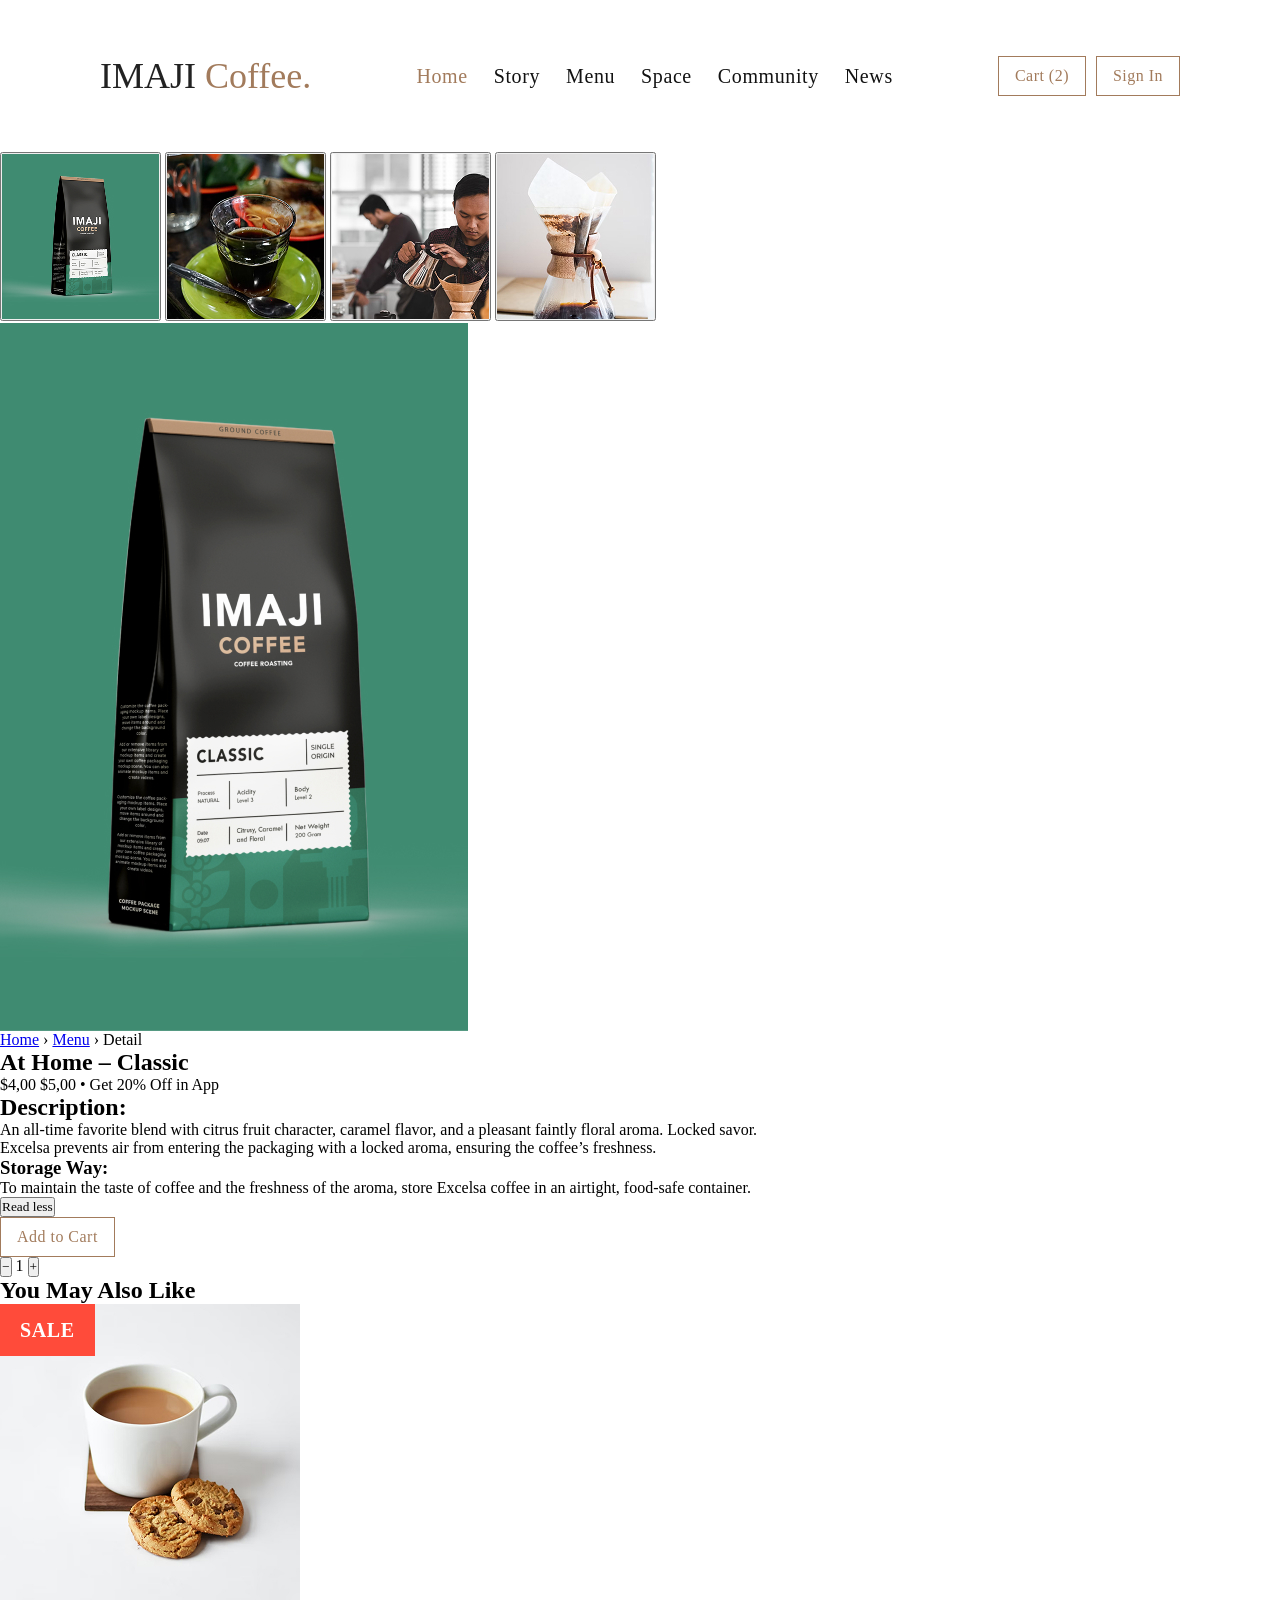
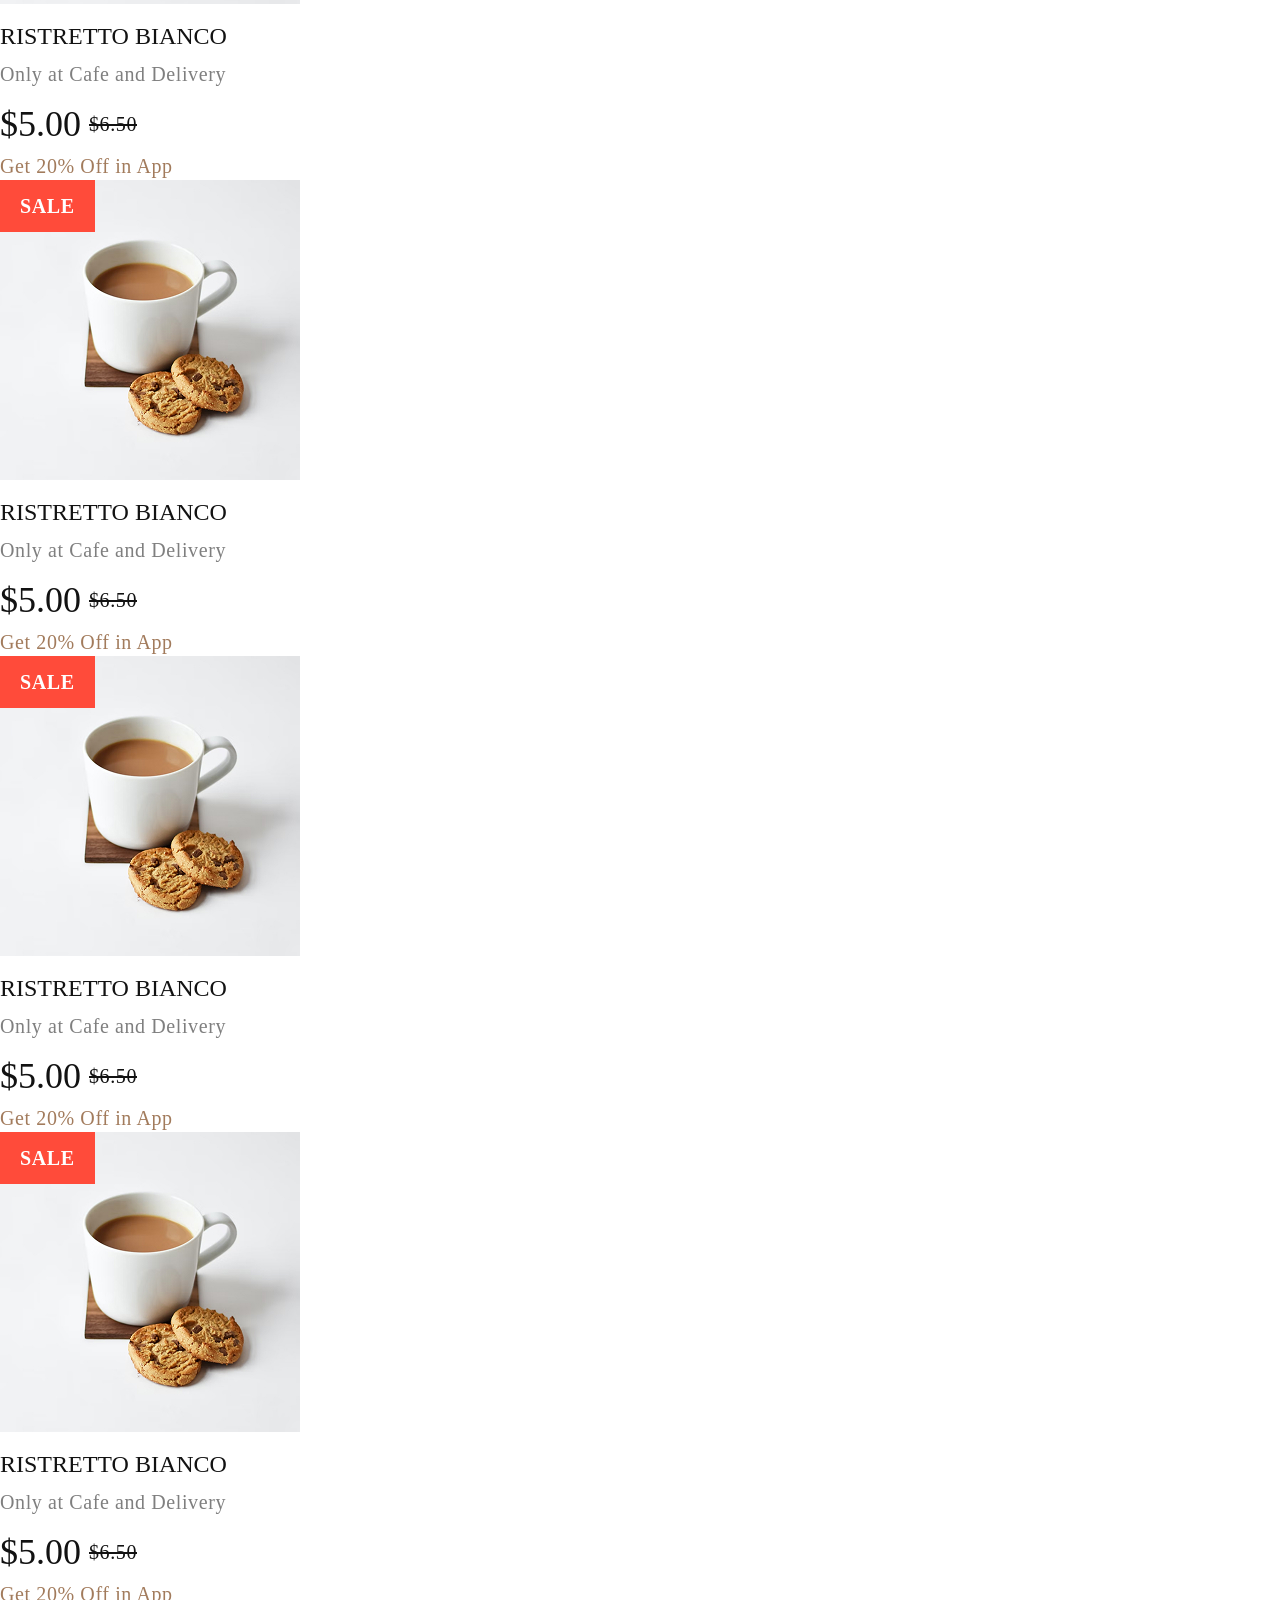
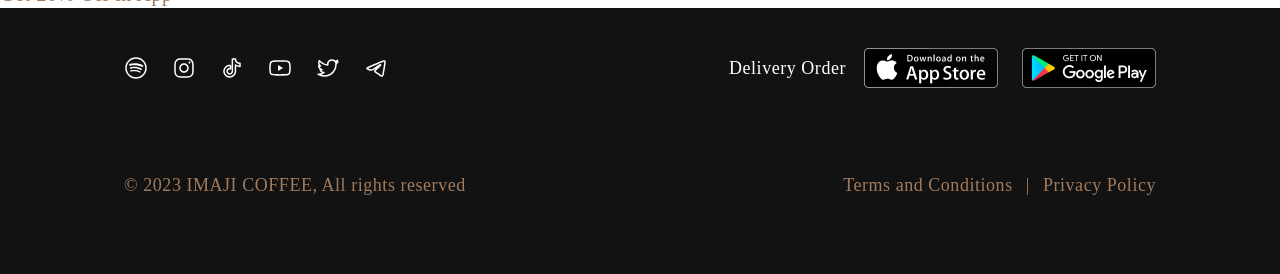
==== pages/card.html @ 2ff0d960 "add card" ====
<!DOCTYPE html>
<html lang="en">

<head>
    <meta charset="UTF-8">
    <meta name="viewport" content="width=device-width, initial-scale=1.0">
    <title>Document</title>
    <link rel="stylesheet" href="../styles/style.css">
</head>

<body>
    <header class="header">
        <div class="container header__inner">
            <a href="#" class="header__logo">
                IMAJI <span class="header__logo-accent">Coffee.</span>
            </a>

            <nav class="header__nav nav" aria-label="Main navigation">
                <ul class="nav__list">
                    <li class="nav__item"><a class="nav__link nav__link--active" href="#">Home</a></li>
                    <li class="nav__item"><a class="nav__link" href="#">Story</a></li>
                    <li class="nav__item"><a class="nav__link" href="#">Menu</a></li>
                    <li class="nav__item"><a class="nav__link" href="#">Space</a></li>
                    <li class="nav__item"><a class="nav__link" href="#">Community</a></li>
                    <li class="nav__item"><a class="nav__link" href="#">News</a></li>
                </ul>
            </nav>

            <div class="header__actions">
                <button class="header__cart" type="button" aria-label="Cart, 10 items">
                    <span class="header__cart-icon" aria-hidden="true">🧺</span>
                    <span class="header__cart-badge">10</span>
                </button>

                <button class="btn header__btn-cart">Cart (2)</button>
                <button class="btn btn--outline header__btn-signin">Sign In</button>

                <button class="header__burger" type="button" aria-label="Open navigation">
                    <span></span>
                    <span></span>
                    <span></span>
                </button>
            </div>
        </div>
    </header>

    <main>

        <section class="product-detail">
            <div class="container product-detail__inner">

                <div class="product-detail__gallery">
                    <div class="product-detail__thumbs">
                        <button class="product-detail__thumb product-detail__thumb--active" type="button">
                            <img src="../img/thumb-1.jpg" alt="At Home Classic main view">
                        </button>
                        <button class="product-detail__thumb" type="button">
                            <img src="../img/thumb-2.jpg" alt="Serving suggestion 1">
                        </button>
                        <button class="product-detail__thumb" type="button">
                            <img src="../img/thumb-3.jpg" alt="Serving suggestion 2">
                        </button>
                        <button class="product-detail__thumb" type="button">
                            <img src="../img/thumb-4.jpg" alt="Brewing">
                        </button>
                    </div>

                    <figure class="product-detail__preview">
                        <img src="../img/main-card.jpg" alt="At Home – Classic coffee package">
                    </figure>
                </div>

                <div class="product-detail__info">
                    <nav class="breadcrumbs__nav" aria-label="Breadcrumb">
                        <a href="#" class="breadcrumbs__link">Home</a>
                        <span class="breadcrumbs__separator">›</span>
                        <a href="#" class="breadcrumbs__link">Menu</a>
                        <span class="breadcrumbs__separator">›</span>
                        <span class="breadcrumbs__current">Detail</span>
                    </nav>
                    <h1 class="product-detail__title">At Home – Classic</h1>

                    <div class="product-detail__price">
                        <span class="product-detail__price-current">$4,00</span>
                        <span class="product-detail__price-old">$5,00</span>
                        <span class="product-detail__price-note">• Get 20% Off in App</span>
                    </div>

                    <div class="product-detail__section">
                        <h2 class="product-detail__section-title">Description:</h2>
                        <p class="product-detail__text">
                            An all-time favorite blend with citrus fruit character, caramel flavor,
                            and a pleasant faintly floral aroma. Locked savor.
                        </p>
                        <p class="product-detail__text">
                            Excelsa prevents air from entering the packaging with a locked aroma,
                            ensuring the coffee’s freshness.
                        </p>
                    </div>

                    <div class="product-detail__section">
                        <h3 class="product-detail__section-title">Storage Way:</h3>
                        <p class="product-detail__text">
                            To maintain the taste of coffee and the freshness of the aroma, store Excelsa coffee in
                            an airtight,
                            food-safe container.
                        </p>
                        <button class="product-detail__readmore" type="button">
                            Read less
                        </button>
                    </div>

                    <form class="product-detail__actions" action="#" method="post">
                        <button class="btn product-detail__btn-add" type="submit">
                            Add to Cart
                        </button>

                        <div class="product-detail__qty" aria-label="Quantity selector">
                            <button class="product-detail__qty-btn" type="button"
                                aria-label="Decrease quantity">−</button>
                            <span class="product-detail__qty-value">1</span>
                            <button class="product-detail__qty-btn" type="button"
                                aria-label="Increase quantity">+</button>
                        </div>
                    </form>
                </div>

            </div>
        </section>

        <section class="product-suggestions">
            <div class="container product-suggestions__inner">
                <h2 class="product-suggestions__title">You May Also Like</h2>

                <div class="product-suggestions__grid">
                    <article class="product-card product-card--sale">
                        <div class="product-card__badge">Sale</div>
                        <img src="../img/menu-1.jpg" alt="Ristretto Bianco" class="product-card__image">
                        <h3 class="product-card__name">RISTRETTO BIANCO</h3>
                        <p class="product-card__tagline">Only at Cafe and Delivery</p>
                        <div class="product-card__price">
                            <span class="product-card__price-current">$5.00</span>
                            <span class="product-card__price-old">$6.50</span>
                        </div>
                        <p class="product-card__note">Get 20% Off in App</p>
                    </article>

                    <article class="product-card product-card--sale">
                        <div class="product-card__badge">Sale</div>
                        <img src="../img/menu-1.jpg" alt="Ristretto Bianco" class="product-card__image">
                        <h3 class="product-card__name">RISTRETTO BIANCO</h3>
                        <p class="product-card__tagline">Only at Cafe and Delivery</p>
                        <div class="product-card__price">
                            <span class="product-card__price-current">$5.00</span>
                            <span class="product-card__price-old">$6.50</span>
                        </div>
                        <p class="product-card__note">Get 20% Off in App</p>
                    </article>

                    <article class="product-card product-card--sale">
                        <div class="product-card__badge">Sale</div>
                        <img src="../img/menu-1.jpg" alt="Ristretto Bianco" class="product-card__image">
                        <h3 class="product-card__name">RISTRETTO BIANCO</h3>
                        <p class="product-card__tagline">Only at Cafe and Delivery</p>
                        <div class="product-card__price">
                            <span class="product-card__price-current">$5.00</span>
                            <span class="product-card__price-old">$6.50</span>
                        </div>
                        <p class="product-card__note">Get 20% Off in App</p>
                    </article>

                    <article class="product-card product-card--sale">
                        <div class="product-card__badge">Sale</div>
                        <img src="../img/menu-1.jpg" alt="Ristretto Bianco" class="product-card__image">
                        <h3 class="product-card__name">RISTRETTO BIANCO</h3>
                        <p class="product-card__tagline">Only at Cafe and Delivery</p>
                        <div class="product-card__price">
                            <span class="product-card__price-current">$5.00</span>
                            <span class="product-card__price-old">$6.50</span>
                        </div>
                        <p class="product-card__note">Get 20% Off in App</p>
                    </article>
                </div>
            </div>
        </section>

    </main>

    <footer class="footer">
        <div class="container footer__inner">

            <div class="location__bottom">
                <div class="location__socials">
                    <a href="#" class="location__social"><img src="../img/icons/spotify.svg" alt="Spotify"></a>
                    <a href="#" class="location__social"><img src="../img/icons/instagram.svg" alt="Instagram"></a>
                    <a href="#" class="location__social"><img src="../img/icons/tiktok.svg" alt="TikTok"></a>
                    <a href="#" class="location__social"><img src="../img/icons/youtube.svg" alt="YouTube"></a>
                    <a href="#" class="location__social"><img src="../img/icons/twitter.svg" alt="Twitter"></a>
                    <a href="#" class="location__social"><img src="../img/icons/telegram.svg" alt="Telegram"></a>
                </div>

                <div class="location__apps">
                    <span class="location__delivery">Delivery Order</span>
                    <div class="location__stores">
                        <a href="#" class="location__store">
                            <img src="../img/appstore.png" alt="App Store">
                        </a>
                        <a href="#" class="location__store">
                            <img src="../img/googleplay.png" alt="Google Play">
                        </a>
                    </div>
                </div>
            </div>

            <div class="footer__bar">
                <p class="footer__copy">© 2023 IMAJI COFFEE, All rights reserved</p>
                <p class="footer__links">
                    <a href="#">Terms and Conditions</a>
                    <span class="footer__divider">|</span>
                    <a href="#">Privacy Policy</a>
                </p>
            </div>

        </div>
    </footer>

    <script src="../js/main.js"></script>


</body>

</html>
---- styles/style.css ----
*,
*::before,
*::after {
    box-sizing: border-box;
    padding: 0;
    margin: 0;
}

html {
    scroll-behavior: smooth;
    font-family: "DM Sans";
}


img {
    max-width: 100%;
    display: block;
}

button,
input,
select {
    font-family: inherit;
}

.container {
    max-width: 1440px;
    margin: 0 auto;
}

.btn {
    font-size: 16px;
    font-weight: 500;
    line-height: 24px;
    letter-spacing: 0.48px;
    border: none;
    color: #A27B5C;
    cursor: pointer;
    padding: 7px 16px;
    transition: all 0.3s;
    border: 1px solid #A27B5C;
    background-color: transparent;
}


.btn--load {
    padding: 10px 32px;
}

.btn:hover {
    background-color: #A27B5C;
    color: #fff;
}

.header__inner {
    display: flex;
    align-items: center;
    justify-content: space-between;
    padding: 56px 100px;
    gap: 32px;
}

.header__logo,
.header__logo-accent {
    text-decoration: none;
    color: #222;
    white-space: nowrap;
    font-size: 36px;
    font-style: normal;
    font-weight: 500;
    line-height: 40px;
}

.header__logo-accent {
    font-weight: 400;
    color: #A27B5C;
}

.header__nav {
    flex: 1 1 auto;
}

.nav__list {
    display: flex;
    gap: 26px;
    list-style: none;
    padding: 0;
    margin: 0;
    justify-content: center;
}

.nav__link {
    text-decoration: none;
    font-size: 20px;
    color: #121212;
    letter-spacing: 0.6px;
    font-weight: 400;
    line-height: 28px;
    cursor: pointer;
    transition: all 0.3s;
}

.nav__link--active,
.nav__link:hover {
    color: #A27B5C;
}

.header__actions {
    display: flex;
    gap: 10px;
}

.header__cart {
    position: relative;
    display: none;
    width: 32px;
    height: 32px;
    border: none;
    padding: 0;
    background: transparent;
    cursor: pointer;
}

.header__cart-icon {
    font-size: 20px;
    line-height: 1;
    color: #A27B5C;
}

.header__cart-badge {
    position: absolute;
    top: -6px;
    right: -6px;
    width: 20px;
    height: 20px;
    border-radius: 50%;
    background: #FFB800;
    /* жовтий кружечок */
    color: #fff;
    font-size: 10px;
    font-weight: 700;
    display: flex;
    align-items: center;
    justify-content: center;
}

.header__burger {
    display: none;
    width: 28px;
    height: 20px;
    border: none;
    background: transparent;
    padding: 0;
    cursor: pointer;
}

.header__burger span {
    display: block;
    width: 100%;
    height: 2px;
    background: #121212;
    border-radius: 2px;
}

.header__burger span+span {
    margin-top: 4px;
}

.hero__inner {
    display: flex;
    justify-content: space-between;
    align-items: flex-start;
    gap: 60px;
    padding: 5px 124px;
}

.hero__content {
    max-width: 640px;
    flex: 0 0 auto;
}

.hero__title {
    color: #121212;
    font-size: 96px;
    font-style: normal;
    font-weight: 500;
    margin: 0 0 32px;
}

.hero__subtitle {
    color: #121212;
    font-size: 20px;
    font-style: normal;
    font-weight: 400;
    line-height: 28px;
    letter-spacing: 0.6px;
    width: 768px;
}


.hero__delivery {
    flex: 0 0 auto;
    margin-left: auto;
    display: flex;
    flex-direction: column;
    align-items: flex-start;
    gap: 8px;
    margin-top: 12px;
}

.hero__delivery-title {
    font-size: 16px;
    color: #121212;
    margin: 0 0 8px;
}

.hero__store img {
    display: block;
    width: 140px;
    height: auto;
}

.filters {
    padding: 45px 0 8px;
}

.filters__inner {
    padding: 0 124px;
}

.filters__form {
    display: grid;
    grid-template-columns: 2fr 1fr 1fr;
    gap: 32px;
}

.filters__field {
    min-width: 0;
}

.filters__label-row {
    display: flex;
    justify-content: space-between;
    align-items: center;
    margin-bottom: 8px;
}

.filters__label {
    font-size: 16px;
    font-weight: 500;
    color: #121212;
}

.filters__clear {
    background: none;
    border: none;
    color: #7F7F7F;
    font-size: 16px;
    cursor: pointer;
    padding: 0;
}

.filters__clear:hover {
    text-decoration: underline;
}

.filters__clear--active {
    color: #F14C35;
}

.filters__control {
    border: 1px solid #222;
    padding: 11px 14px;
    display: flex;
    align-items: center;
    position: relative;
}

.filters__control--search {
    padding-left: 40px;
}

.filters__icon {
    position: absolute;
    left: 14px;
    font-size: 14px;
    opacity: 0.5;
}

.filters__input {
    border: none;
    outline: none;
    width: 100%;
    font-size: 14px;
    background-color: transparent;
    color: #222;
}

.filters__input::placeholder {
    color: #999;
}

.filters__input--select {
    appearance: none;
    cursor: pointer;
}

.filters__field--price .filters__control,
.filters__field--sort .filters__control {
    position: relative;
}

.filters__field--price .filters__control::after,
.filters__field--sort .filters__control::after {
    content: "";
    position: absolute;
    right: 14px;
    top: 50%;
    width: 6px;
    height: 6px;
    border-right: 1px solid #000;
    border-bottom: 1px solid #000;
    transform: translateY(-50%) rotate(45deg);
    pointer-events: none;
}

.filters__categories {
    display: flex;
    justify-content: space-around;
    gap: 28px;
    margin-top: 63px;
    border-bottom: 1px solid #eee;
    border-top: 1px solid #eee;
}

.filters__category {
    display: flex;
    flex: 3;
    padding: 32px;
    gap: 12px;
    justify-content: center;
    align-items: center;
    background: none;
    border: none;
    text-transform: uppercase;
    font-size: 20px;
    font-weight: 500;
    line-height: 28px;
    letter-spacing: 0.6px;
    cursor: pointer;
}

.filters__category--active {
    border-top: 1px solid #222;
    border-bottom: 1px solid #222;
}

.filters__category:hover {
    color: #222;
}

.products {
    padding: 36px 0 60px;
}

.products__inner {
    padding: 0 80px;
}

.products__grid {
    display: grid;
    grid-template-columns: repeat(4, 1fr);
    gap: 48px 24px;
}

.product-card {
    position: relative;
    background-color: #fff;
}

.product-card__badge {
    position: absolute;
    color: #FFF;
    font-size: 20px;
    font-style: normal;
    font-weight: 700;
    line-height: 28px;
    letter-spacing: 0.6px;
    background-color: #ff4b3a;
    padding: 12px 20px;
    text-transform: uppercase;
}

.product-card__image {
    max-width: 300px;
    object-fit: cover;
}

.product-card__name {
    padding-top: 16px;
    color: #121212;
    font-size: 24px;
    font-style: normal;
    font-weight: 500;
    line-height: 32px;
    text-transform: uppercase;

}

.product-card__tagline {
    padding-top: 8px;
    color: #7F7F7F;
    font-size: 20px;
    font-style: normal;
    font-weight: 400;
    line-height: 28px;
    letter-spacing: 0.6px;
}

.product-card__price {
    padding-top: 16px;
    display: flex;
    align-items: center;
    gap: 8px;
}

.product-card__price-current {
    color: #121212;
    font-size: 36px;
    font-style: normal;
    font-weight: 500;
    line-height: 40px;
}

.product-card__price-old {
    color: #121212;
    font-size: 20px;
    font-style: normal;
    font-weight: 400;
    line-height: 28px;
    letter-spacing: 0.6px;
    text-decoration-line: line-through;
}

.product-card__note {
    padding-top: 8px;
    color: #A27B5C;
    font-size: 20px;
    font-style: normal;
    font-weight: 500;
    line-height: 28px;
    letter-spacing: 0.6px;
}

.products__more {
    text-align: center;
    margin-top: 36px;
}

.no-scroll {
    overflow: hidden;
}

.header__burger span {
    transition: transform 0.3s ease, opacity 0.3s ease;
}

.header__burger--active span:nth-child(1) {
    transform: translateY(6px) rotate(45deg);
}

.header__burger--active span:nth-child(2) {
    opacity: 0;
}

.header__burger--active span:nth-child(3) {
    transform: translateY(-6px) rotate(-45deg);
}


.location {
    padding: 53px 0 0 0;
    background-color: #121212;
}

.location__title {
    text-align: center;
    font-size: 60px;
    font-weight: 400;
    margin-bottom: 32px;
}

.location__inner {
    text-align: center;
    font-size: 13px;
    color: #fff;
    padding: 0 124px;
}

.location__address,
.location__contact,
.location__hours {
    padding-bottom: 16px;
    color: #FFF;
    text-align: center;
    font-size: 20px;
    font-weight: 400;
    line-height: 28px;
    letter-spacing: 0.6px;
}

.location__hours {
    padding-bottom: 32px;
    border-bottom: 1px solid #E3E3E3;
}

.location__contact {
    font-weight: 700;
}

.location__contact a {
    color: inherit;
    text-decoration: none;
    font-weight: 400;
}

.location__contact a:hover {
    text-decoration: underline;
}

.location__hours span {
    font-weight: 700;
}


.footer {
    background-color: #121212;
    color: #f5f5f5;
    font-size: 12px;
}

.footer__inner {
    padding: 25px 124px 75px 124px;
}

.location__bottom {
    display: flex;
    justify-content: space-between;
    align-items: center;
    padding: 15px 0 75px;
    margin-bottom: 8px;
}

.location__socials {
    display: flex;
    gap: 24px;
}

.location__social img {
    width: 24px;
    height: 24px;
    display: block;
    transition: opacity 0.2s ease;
}

.location__social img:hover {
    transform: scale(1.2);
    opacity: 0.8;
}

.location__apps {
    display: flex;
    align-items: center;
    gap: 18px;
}

.location__delivery {
    color: #fff;
    font-size: 18px;
    font-weight: 400;
    letter-spacing: 0.54px;
}

.location__stores {
    display: flex;
    gap: 24px;
}

.location__store img {
    width: 134px;
    height: 40px;
    display: block;
}

.footer__bar {
    display: flex;
    justify-content: space-between;
    align-items: center;
    color: #A27B5C;
    font-size: 18px;
    font-weight: 400;
    line-height: 28px;
    letter-spacing: 0.54px;
}

.footer__links a {
    font-size: 18px;
    color: #A27B5C;
    text-decoration: none;
    letter-spacing: 0.54px;
}

.footer__links a:hover {
    text-decoration: underline;
}

.footer__divider {
    margin: 0 8px;
    color: #A27B5C;
}


@media (max-width: 1375px) {
    .products__inner {
        padding: 0 40px;
    }
}

@media (max-width: 1300px) {
    .products__inner {
        padding: 0 20px;
    }

    .products__grid {
        grid-template-columns: repeat(3, 1fr);
        gap: 48px 15px;
    }
}

@media (max-width: 1200px) {
    .header__inner {
        padding: 40px 60px;
    }

    .hero__inner,
    .filters__inner,
    .products__inner,
    .location__inner,
    .footer__inner {
        padding-left: 60px;
        padding-right: 60px;
    }

    .hero__subtitle {
        width: 100%;
    }

    .products__grid {
        width: 100%;
    }
}

@media (max-width: 1024px) {
    .header__inner {
        padding: 10px;
    }

    .nav__list {
        gap: 10px;
    }

    .nav__item {
        font-size: 10px;
    }

    .header__btn-cart {
        font-size: 12px;
        padding: 5px 8px;
    }

    .hero__inner {
        padding: 5px 10px;
        gap: 5px;
    }

    .hero__title {
        font-size: 68px;
    }

    .hero__subtitle {
        font-size: 18px;
    }

    .products {
        overflow: scroll;
    }

    .products__inner {
        padding: 0 20px;
    }
}

@media (max-width: 880px) {

    .header {
        position: sticky;
        top: 0;
        z-index: 100;
        background: #fff;
    }

    .header__nav {
        position: absolute;
        left: 0;
        right: 0;
        top: 100%;
        background: #ffffff;
        box-shadow: 0 8px 20px rgba(0, 0, 0, 0.08);
        display: none;
    }

    .header__nav.header__nav--open {
        display: block;
    }

    .nav__list {
        flex-direction: column;
        align-items: flex-start;
        padding: 16px 24px 24px;
        gap: 16px;
    }

    .nav__link {
        font-size: 18px;
        line-height: 1.4;
    }

    .header__btn-cart,
    .header__btn-signin {
        display: none;
    }

    .header__cart,
    .header__burger {
        display: inline-flex;
        align-items: center;
        justify-content: center;
    }

    .header__burger {
        display: flex;
        flex-direction: column;
    }

    .header__actions {
        margin-left: auto;
        gap: 16px;
    }

    .header__inner {
        flex-wrap: wrap;
        row-gap: 24px;
        gap: 32px;
    }

    .nav__list {
        justify-content: flex-start;
        flex-wrap: wrap;
        row-gap: 8px;
    }

    .filters__form {
        grid-template-columns: 1fr 1fr;
    }

    .products__grid {
        grid-template-columns: repeat(2, 1fr);
        gap: 48px;
    }

    .hero__inner {
        gap: 15px;
    }

    .location__bottom {
        flex-direction: column;
        gap: 30px;
    }

    .hero__delivery {
        display: none;
    }

    .hero__content {
        max-width: 100%;
    }

    .footer__bar {
        flex-direction: column;
        gap: 8px;
        justify-content: center;
    }
}

@media (max-width: 768px) {
    .hero__inner {
        flex-direction: column;
        align-items: flex-start;
    }

    .hero__title {
        font-size: 54px;
    }

    .hero__subtitle {
        font-size: 18px;
    }

    .hero__delivery {
        margin-left: 0;
        align-items: flex-start;
    }

    .filters__inner {
        padding: 0 40px;
    }

    .filters__form {
        grid-template-columns: 1fr;
        row-gap: 24px;
    }

    .filters__categories {
        padding: 0 40px;
    }

    .product-card__badge {
        padding: 8px 12px;
        font-size: 14px;
    }

    .location__inner {
        padding-left: 40px;
        padding-right: 40px;
    }

    .location__address,
    .location__contact,
    .location__hours {
        font-size: 18px;
    }
}

@media (max-width: 640px) {
    .header__nav {
        display: none;
    }

    .header__btn-cart,
    .header__btn-signin {
        display: none;
    }

    .header__cart,
    .header__burger {
        display: inline-flex;
        align-items: center;
        justify-content: center;
    }

    .header__actions {
        margin-left: auto;
        gap: 16px;
    }

    .hero__inner,
    .filters__inner,
    .products__inner,
    .location__inner,
    .footer__inner {
        padding-left: 16px;
        padding-right: 16px;
    }

    .hero__title {
        font-size: 40px;
        margin-bottom: 16px;
    }

    .hero__subtitle {
        font-size: 14px;
        line-height: 1.6;
    }

    .hero__delivery {
        margin-top: 24px;
    }

    .filters {
        padding-top: 32px;
    }

    .filters__form {
        grid-template-columns: 1fr;
        gap: 16px;
    }

    .filters__label {
        font-size: 14px;
    }

    .filters__clear {
        font-size: 14px;
    }

    .filters__categories {
        margin-top: 32px;
        padding: 0;
        gap: 0;
    }

    .filters__category {
        padding: 16px 8px;
        font-size: 12px;
        line-height: 1.4;
    }

    .products__inner {
        padding-top: 32px;
    }

    .products__grid {
        grid-template-columns: repeat(2, 1fr);
        gap: 32px 16px;
    }

    .product-card__image {
        max-width: 100%;
    }

    .product-card__name {
        font-size: 12px;
        line-height: 1.4;
    }

    .product-card__tagline {
        font-size: 11px;
        line-height: 1.4;
    }

    .product-card__price-current {
        font-size: 18px;
        line-height: 1.4;
    }

    .product-card__price-old,
    .product-card__note {
        font-size: 11px;
        line-height: 1.4;
    }

    .product-card__badge {
        line-height: normal;
    }

    .btn--load {
        font-size: 14px;
        padding: 8px 24px;
    }

    .location {
        padding-top: 40px;
    }

    .location__title {
        font-size: 32px;
        margin-bottom: 20px;
    }

    .location__address,
    .location__contact,
    .location__hours {
        font-size: 14px;
        line-height: 1.6;
    }

    .location__bottom {
        padding: 20px 0 32px;
    }

    .location__socials {
        gap: 16px;
    }

    .location__apps {
        flex-direction: column;
        align-items: flex-start;
        gap: 12px;
    }

    .location__stores {
        gap: 12px;
    }

    .location__store img {
        width: 120px;
        height: auto;
    }
}

@media (max-width: 640px) {

    .header__nav {
        display: none;
    }

    .header__btn-cart,
    .header__btn-signin {
        display: none;
    }

    .header__cart,
    .header__burger {
        display: inline-flex;
        align-items: center;
        justify-content: center;
    }

    .header__actions {
        margin-left: auto;
        gap: 16px;
    }

    .location__delivery {
        text-align: center;
        display: block;
        width: 100%;
    }

    .footer__inner {
        padding-left: 10px;
        padding-right: 10px;
    }

    .footer__copy,
    .footer__links {
        letter-spacing: normal;
        font-size: 18px;
    }
}


@media (max-width: 375px) {
    .header__logo {
        font-size: 28px;
    }
}
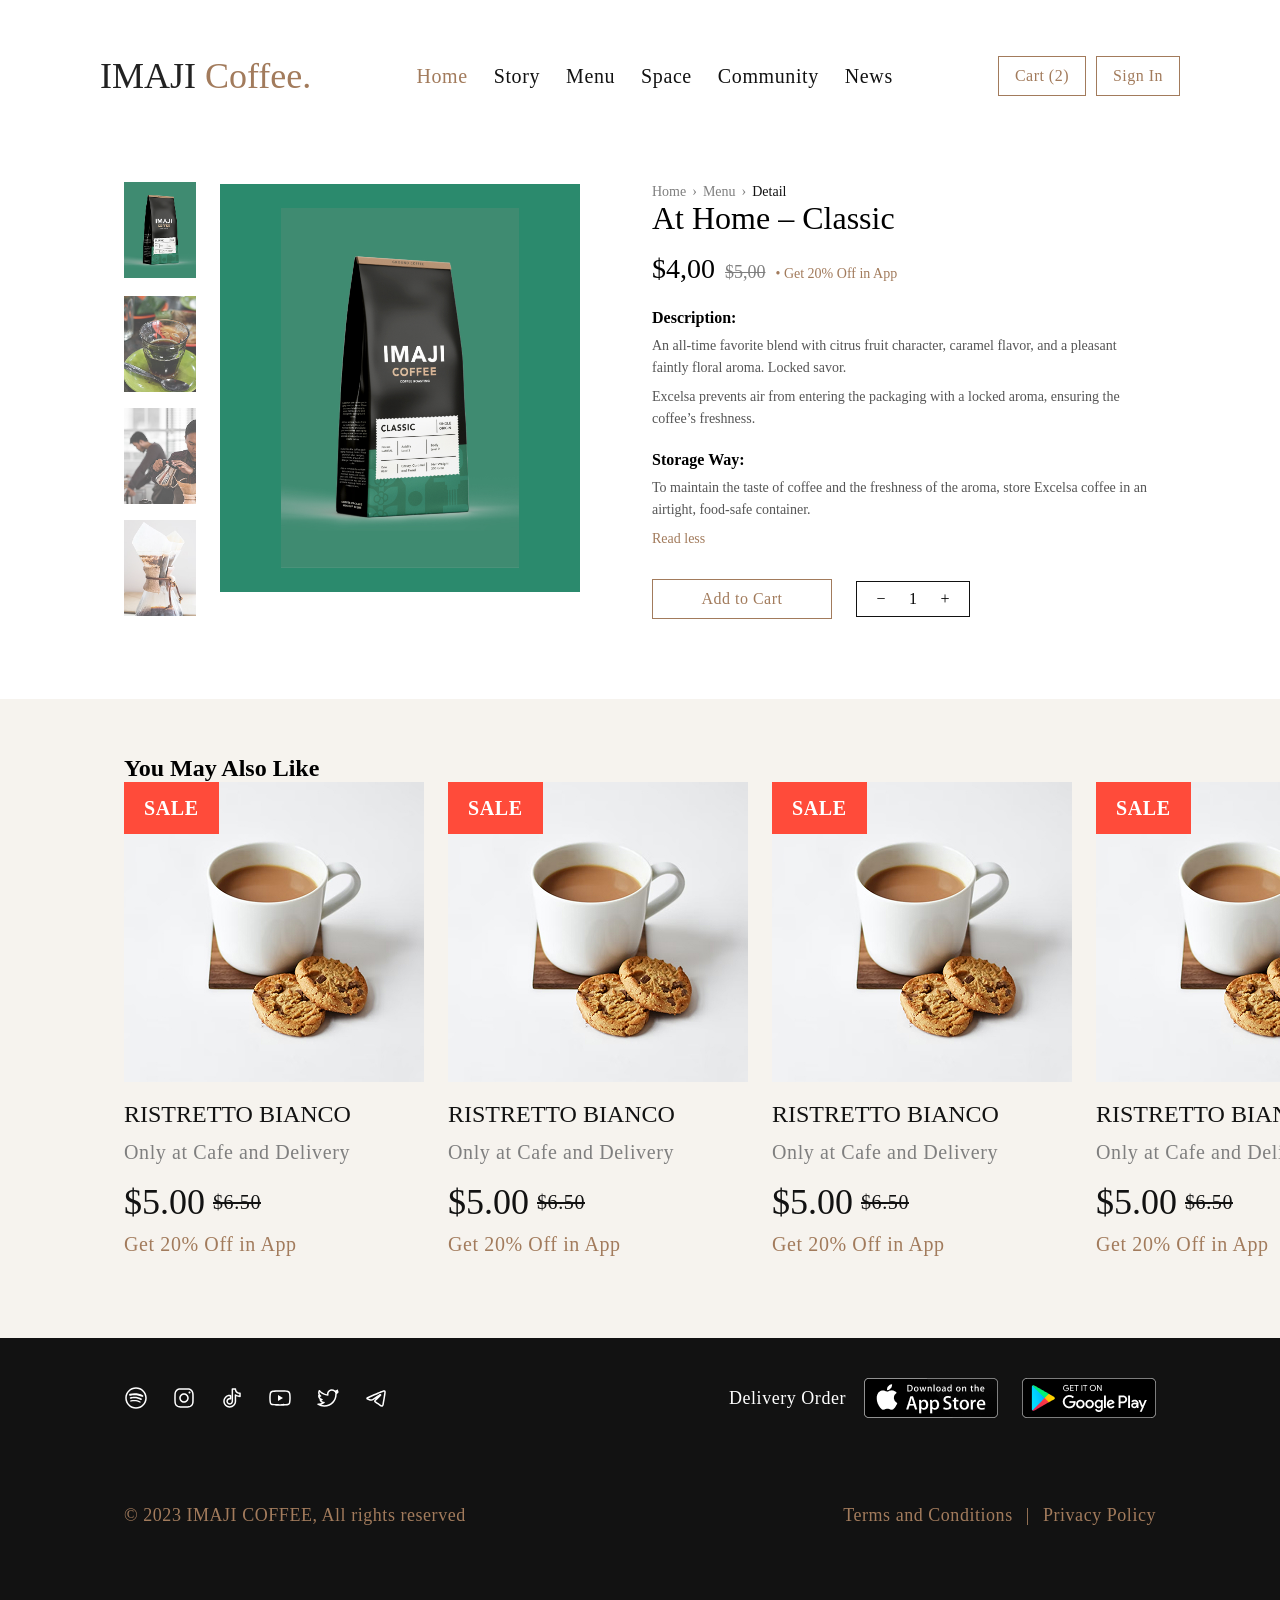
==== commit cd82f6b8: "add dynamic products card rendering" ====
--- a/pages/card.html
+++ b/pages/card.html
@@ -223,7 +223,7 @@
 
         </div>
     </footer>
-
+    
     <script src="../js/main.js"></script>
 
 
--- a/styles/style.css
+++ b/styles/style.css
@@ -619,6 +619,212 @@
     color: #A27B5C;
 }
 
+.breadcrumbs__nav {
+    font-size: 14px;
+    color: #7F7F7F;
+    display: flex;
+    align-items: center;
+    gap: 6px;
+}
+
+.breadcrumbs__link {
+    color: #7F7F7F;
+    text-decoration: none;
+}
+
+.breadcrumbs__link:hover {
+    color: #A27B5C;
+}
+
+.breadcrumbs__separator {
+    color: #7F7F7F;
+}
+
+.breadcrumbs__current {
+    color: #121212;
+}
+
+
+.product-detail {
+    padding: 32px 0 80px;
+}
+
+.product-detail__inner {
+    padding: 0 124px;
+    display: flex;
+    align-items: flex-start;
+    gap: 48px;
+}
+
+
+.product-detail__gallery {
+    display: flex;
+    gap: 24px;
+    flex: 0 0 480px;
+}
+
+.product-detail__thumbs {
+    display: flex;
+    flex-direction: column;
+    gap: 16px;
+}
+
+.product-detail__thumb {
+    padding: 0;
+    border: none;
+    background: transparent;
+    cursor: pointer;
+    opacity: 0.7;
+    transition: opacity 0.2s ease, transform 0.2s ease;
+}
+
+.product-detail__thumb img {
+    width: 72px;
+    height: 96px;
+    object-fit: cover;
+}
+
+.product-detail__thumb--active,
+.product-detail__thumb:hover {
+    opacity: 1;
+    transform: translateY(-2px);
+}
+
+.product-detail__preview {
+    width: 360px;
+    height: 408px;
+    background: #2B8A6D;
+    display: flex;
+    align-items: center;
+    justify-content: center;
+}
+
+.product-detail__preview img {
+    max-height: 360px;
+    object-fit: contain;
+}
+
+
+.product-detail__info {
+    flex: 1 1 auto;
+    max-width: 520px;
+}
+
+.product-detail__category {
+    font-size: 14px;
+    color: #7F7F7F;
+    margin-bottom: 8px;
+}
+
+.product-detail__title {
+    font-size: 32px;
+    font-weight: 500;
+    margin-bottom: 16px;
+}
+
+.product-detail__price {
+    display: flex;
+    align-items: baseline;
+    gap: 10px;
+    margin-bottom: 24px;
+}
+
+.product-detail__price-current {
+    font-size: 28px;
+    font-weight: 500;
+}
+
+.product-detail__price-old {
+    font-size: 18px;
+    text-decoration: line-through;
+    color: #7F7F7F;
+}
+
+.product-detail__price-note {
+    font-size: 14px;
+    color: #A27B5C;
+}
+
+.product-detail__section {
+    margin-bottom: 20px;
+}
+
+.product-detail__section-title {
+    font-size: 16px;
+    font-weight: 700;
+    margin-bottom: 8px;
+}
+
+.product-detail__text {
+    font-size: 14px;
+    line-height: 1.6;
+    color: #555;
+    margin-bottom: 6px;
+}
+
+.product-detail__readmore {
+    margin-top: 4px;
+    padding: 0;
+    border: none;
+    background: transparent;
+    color: #A27B5C;
+    font-size: 14px;
+    cursor: pointer;
+}
+
+
+.product-detail__actions {
+    margin-top: 32px;
+    display: flex;
+    align-items: center;
+    gap: 24px;
+}
+
+.product-detail__btn-add {
+    min-width: 180px;
+}
+
+.product-detail__qty {
+    display: inline-flex;
+    align-items: center;
+    border: 1px solid #121212;
+    padding: 8px 12px;
+    gap: 16px;
+}
+
+.product-detail__qty-btn {
+    border: none;
+    background: transparent;
+    font-size: 16px;
+    cursor: pointer;
+    width: 24px;
+    text-align: center;
+}
+
+.product-detail__qty-value {
+    font-size: 16px;
+}
+
+
+.product-suggestions {
+    padding: 56px 0 80px;
+    background-color: #F6F3EE;
+}
+
+.product-suggestions__inner {
+    padding: 0 124px;
+}
+
+.product-suggestions__grid {
+    display: grid;
+    grid-template-columns: repeat(4, 1fr);
+    gap: 32px 24px;
+}
+
+.product-suggestions__grid .product-card {
+    background-color: inherit;
+}
+
 
 @media (max-width: 1375px) {
     .products__inner {
@@ -1054,4 +1260,75 @@
     .header__logo {
         font-size: 28px;
     }
+}
+
+@media (max-width: 1024px) {
+    .product-detail__inner {
+        flex-direction: column;
+        padding: 24px 40px;
+    }
+
+    .product-detail__gallery {
+        width: 100%;
+        justify-content: center;
+    }
+
+    .product-detail__info {
+        margin: 0 auto;
+        max-width: 100%;
+    }
+
+    .product-suggestions__inner {
+        padding: 0 40px;
+    }
+
+    .product-suggestions__grid {
+        grid-template-columns: repeat(2, 1fr);
+    }
+}
+
+@media (max-width: 640px) {
+
+    .product-detail__inner,
+    .product-suggestions__inner {
+        padding-left: 16px;
+        padding-right: 16px;
+    }
+
+    .product-detail__inner {
+        gap: 24px;
+    }
+
+    .product-detail__gallery {
+        flex-direction: column;
+        align-items: center;
+    }
+
+    .product-detail__thumbs {
+        flex-direction: row;
+        justify-content: center;
+    }
+
+    .product-detail__thumb img {
+        width: 56px;
+        height: 72px;
+    }
+
+    .product-detail__preview {
+        width: 100%;
+        max-width: 360px;
+    }
+
+    .product-detail__title {
+        font-size: 24px;
+    }
+
+    .product-suggestions__grid {
+        grid-template-columns: 1fr 1fr;
+        gap: 24px 12px;
+    }
+
+    .product-suggestions__title {
+        font-size: 24px;
+    }
 }
